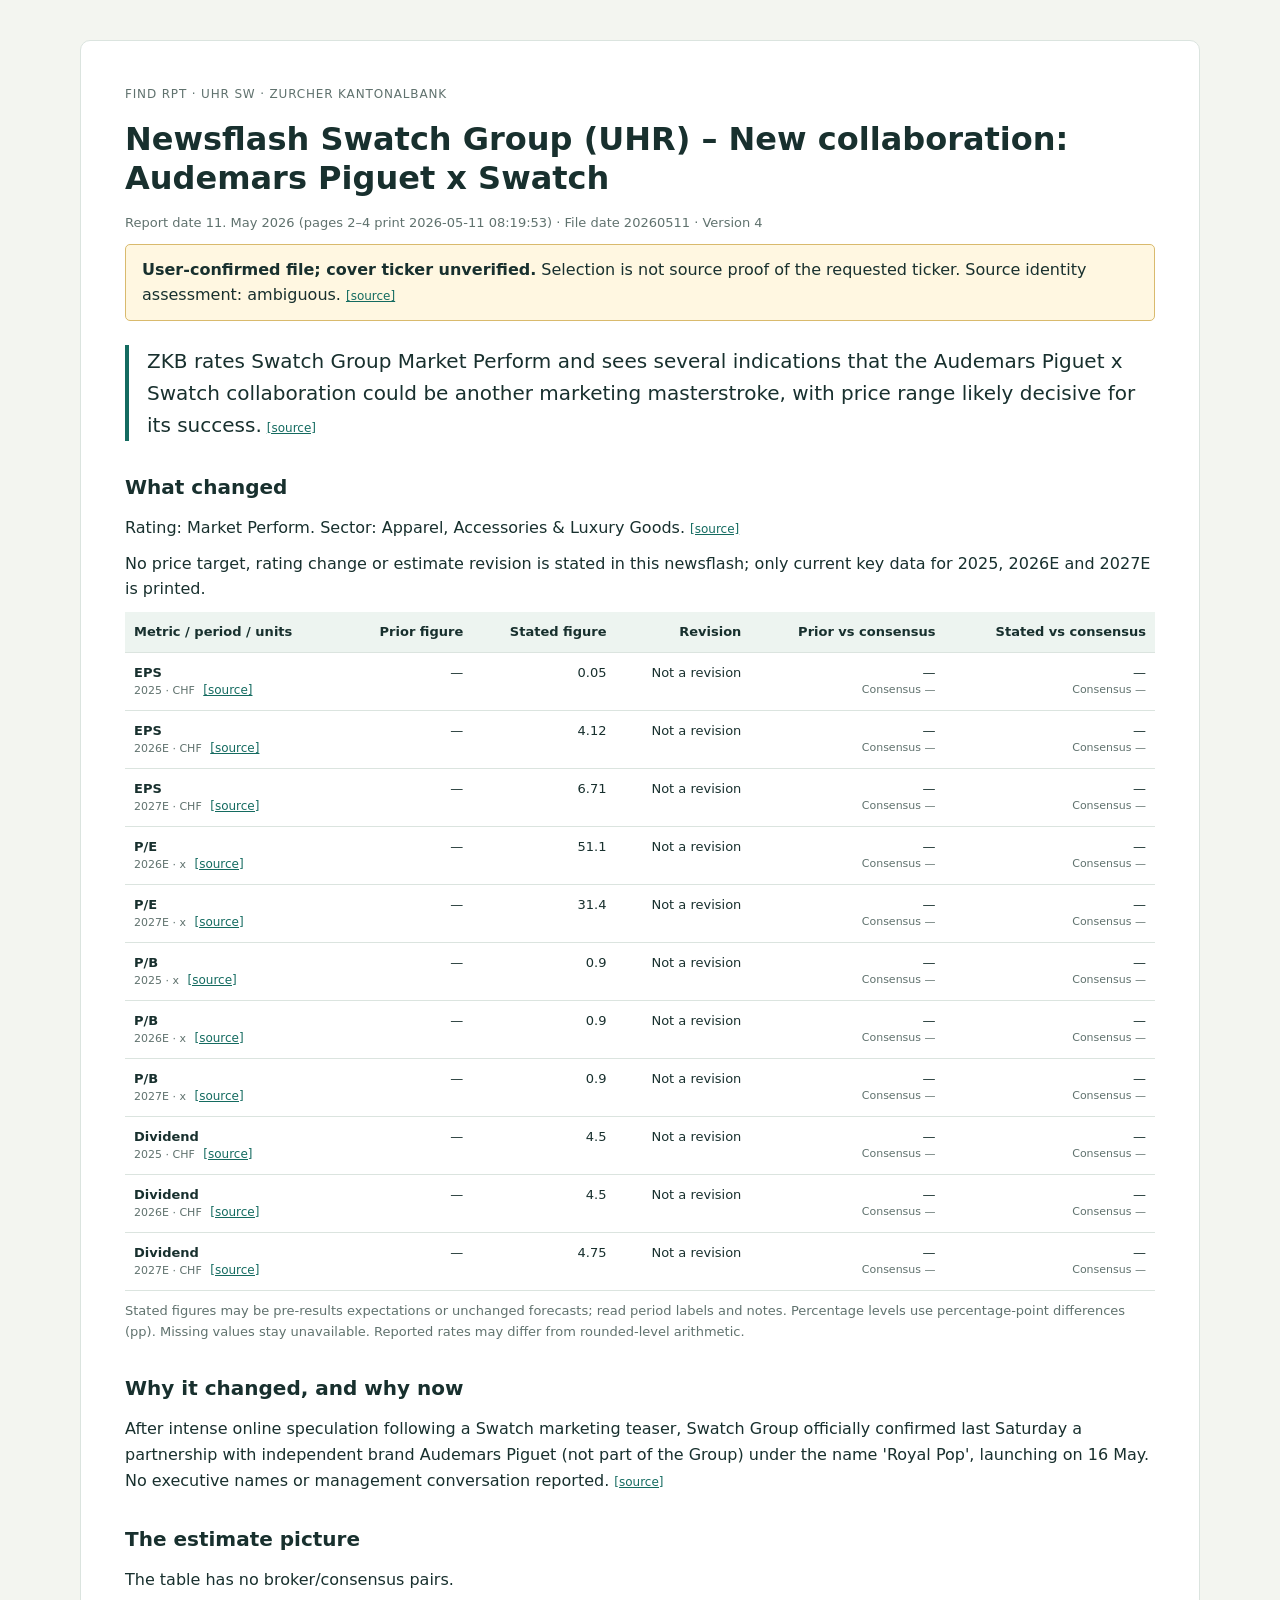
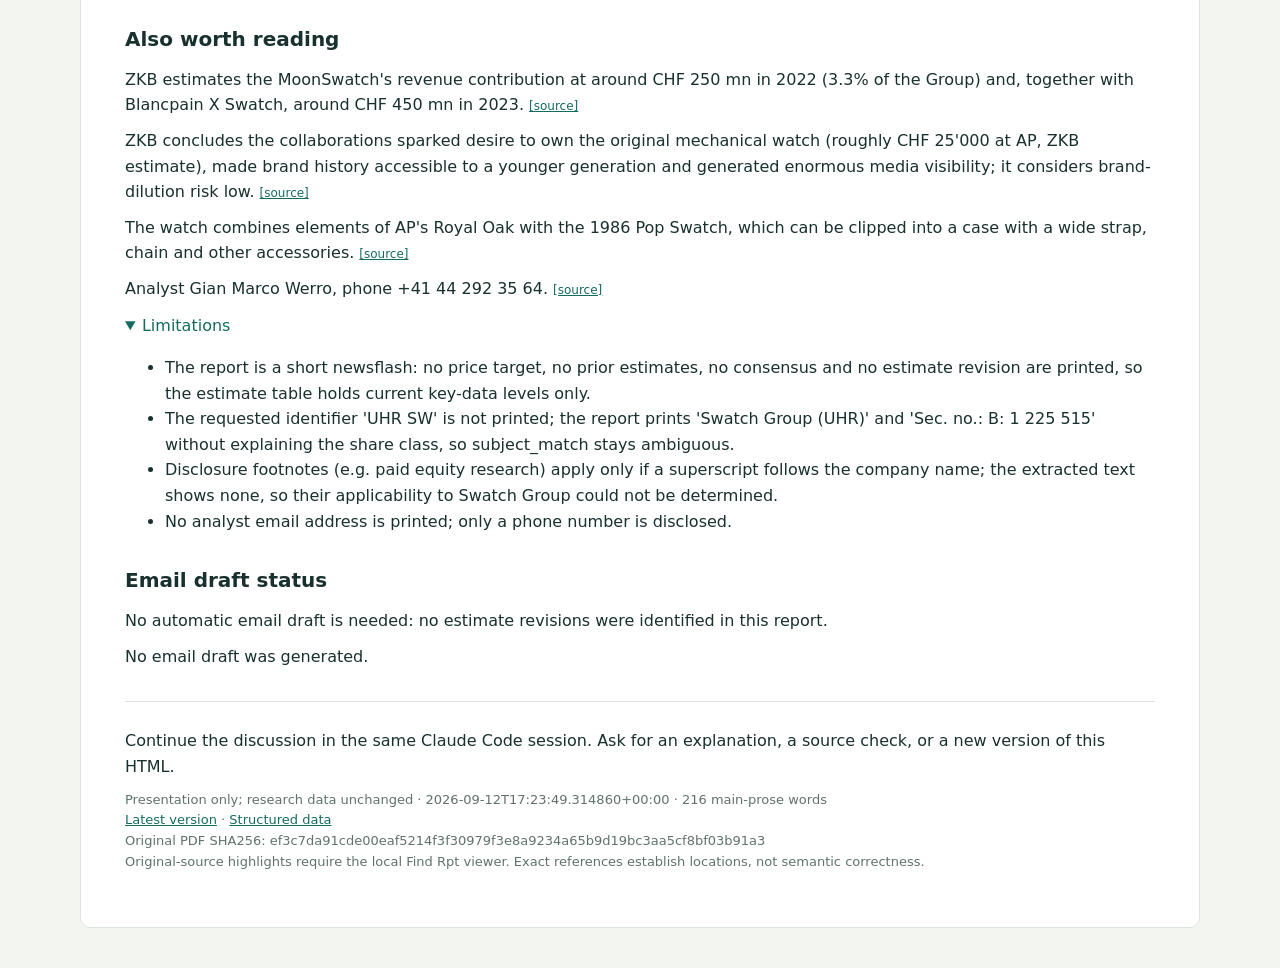
==== submission/examples/swatch-brief.html @ 582c8d3e "Clarify email decisions and simplify current report navigation" ====
<!DOCTYPE html>
<html lang="en">
  <head>
    <meta charset="utf-8">
    <meta name="viewport" content="width=device-width,initial-scale=1">
    <title>Newsflash Swatch Group (UHR) – New collaboration: Audemars Piguet x Swatch · Find Rpt</title>
    <style>
        :root {
            color-scheme: light;
            --ink: #18302e;
            --muted: #60726e;
            --accent: #146b60;
            --line: #dbe4df
        }

        * {
            box-sizing: border-box
        }

        body {
            margin: 0;
            background: #f3f5f0;
            color: var(--ink);
            font: 16px/1.6 system-ui, -apple-system, sans-serif
        }

        main {
            max-width: 1120px;
            margin: 40px auto;
            padding: 44px;
            background: white;
            border: 1px solid var(--line);
            border-radius: 10px
        }

        a {
            color: var(--accent)
        }

        h1 {
            font-size: 32px;
            line-height: 1.2;
            margin: 16px 0
        }

        h2 {
            font-size: 20px;
            margin: 30px 0 12px
        }

        p {
            margin: 10px 0
        }

        .eyebrow {
            font-size: 12px;
            letter-spacing: .07em;
            text-transform: uppercase;
            color: var(--muted)
        }

        .meta,
        small {
            color: var(--muted);
            font-size: 13px
        }

        .takeaway {
            font-size: 20px;
            border-left: 4px solid var(--accent);
            padding-left: 18px;
            margin: 24px 0
        }

        .cite {
            font-size: 12px;
            white-space: nowrap;
            margin-left: 5px
        }

        .notice {
            padding: 12px 16px;
            border: 1px solid #d9ba6d;
            background: #fff7e1;
            border-radius: 5px
        }

        .table-wrap {
            overflow: auto
        }

        table {
            width: 100%;
            border-collapse: collapse;
            font-size: 13px;
            line-height: 1.4
        }

        th,
        td {
            padding: 11px 9px;
            border-bottom: 1px solid var(--line);
            text-align: right;
            vertical-align: top
        }

        th:first-child,
        td:first-child {
            text-align: left
        }

        thead th {
            background: #edf4f0;
            white-space: nowrap
        }

        td small {
            display: block;
            font-size: 11px
        }

        details {
            margin: 12px 0
        }

        summary {
            cursor: pointer;
            color: var(--accent)
        }

        pre {
            white-space: pre-wrap;
            background: #f6f8f5;
            padding: 18px;
            font: 14px/1.6 system-ui, sans-serif
        }

        footer {
            border-top: 1px solid var(--line);
            margin-top: 32px;
            padding-top: 16px
        }

        .charts {
            display: grid;
            grid-template-columns: repeat(auto-fit, minmax(260px, 1fr));
            gap: 16px
        }

        .charts figure {
            margin: 0;
            border: 1px solid var(--line);
            padding: 12px;
            border-radius: 5px
        }

        .charts figcaption {
            font-size: 13px
        }

        .charts svg {
            width: 100%;
            height: auto
        }

        .charts text {
            font: 11px system-ui;
            fill: var(--ink)
        }

        .charts rect {
            fill: #468e81
        }

        @media(max-width:700px) {
            main {
                margin: 0;
                padding: 22px;
                border: 0;
                border-radius: 0
            }

            h1 {
                font-size: 25px
            }
        }

        @media print {
            body {
                background: white
            }

            main {
                margin: 0;
                border: 0;
                padding: 15px
            }

            a {
                color: inherit
            }

            details {
                display: block
            }

            .charts figure {
                break-inside: avoid
            }
        }
    </style>
  </head>
  <body>
    <main>


      <header>
        <div class="eyebrow">Find Rpt · UHR SW · Zurcher Kantonalbank</div>
        <h1>Newsflash Swatch Group (UHR) – New collaboration: Audemars Piguet x Swatch</h1>
        <p class="meta">Report date 11. May 2026 (pages 2–4 print 2026-05-11 08:19:53) · File date 20260511 · Version 4</p>
        <p class="notice"><strong>User-confirmed file; cover ticker unverified.</strong> Selection is not source proof of the requested ticker. Source identity assessment: ambiguous.<a class="cite"
   href="http://127.0.0.1:8765/source/ef3c7da91cde00ea?refs=p1l1%2Cp1l2%2Cp1l3%2Cp1l36%2Cp1l37%2Cp1l38%2Cp1l39%2Cp2l3"
   target="_blank"
   rel="noopener">[source]</a></p>
        <p class="takeaway">ZKB rates Swatch Group Market Perform and sees several indications that the Audemars Piguet x Swatch collaboration could be another marketing masterstroke, with price range likely decisive for its success.<a class="cite"
   href="http://127.0.0.1:8765/source/ef3c7da91cde00ea?refs=p1l40%2Cp1l41%2Cp1l31%2Cp1l32%2Cp1l33%2Cp1l34"
   target="_blank"
   rel="noopener">[source]</a></p>
      </header>


      <section><h2>What changed</h2><p>Rating: Market Perform. Sector: Apparel, Accessories &amp; Luxury Goods.<a class="cite"
   href="http://127.0.0.1:8765/source/ef3c7da91cde00ea?refs=p1l40%2Cp1l41%2Cp1l42%2Cp1l43"
   target="_blank"
   rel="noopener">[source]</a></p><p>No price target, rating change or estimate revision is stated in this newsflash; only current key data for 2025, 2026E and 2027E is printed.</p>

        <div class="table-wrap"><table><thead><tr><th>Metric / period / units</th><th>Prior figure</th><th>Stated figure</th><th>Revision</th><th>Prior vs consensus</th><th>Stated vs consensus</th></tr></thead><tbody>
          <tr><td><strong>EPS</strong><small>2025 · CHF <a class="cite"
   href="http://127.0.0.1:8765/source/ef3c7da91cde00ea?refs=p1l51%2Cp1l48%2Cp1l47%2Cp1l52"
   target="_blank"
   rel="noopener">[source]</a></small></td><td>—</td><td>0.05</td><td>Not a revision</td><td>—<small>Consensus —</small></td><td>—<small>Consensus —</small></td></tr><tr><td><strong>EPS</strong><small>2026E · CHF <a class="cite"
   href="http://127.0.0.1:8765/source/ef3c7da91cde00ea?refs=p1l51%2Cp1l49%2Cp1l47%2Cp1l53"
   target="_blank"
   rel="noopener">[source]</a></small></td><td>—</td><td>4.12</td><td>Not a revision</td><td>—<small>Consensus —</small></td><td>—<small>Consensus —</small></td></tr><tr><td><strong>EPS</strong><small>2027E · CHF <a class="cite"
   href="http://127.0.0.1:8765/source/ef3c7da91cde00ea?refs=p1l51%2Cp1l50%2Cp1l47%2Cp1l54"
   target="_blank"
   rel="noopener">[source]</a></small></td><td>—</td><td>6.71</td><td>Not a revision</td><td>—<small>Consensus —</small></td><td>—<small>Consensus —</small></td></tr><tr><td><strong>P/E</strong><small>2026E · x <a class="cite"
   href="http://127.0.0.1:8765/source/ef3c7da91cde00ea?refs=p1l55%2Cp1l49%2Cp1l57"
   target="_blank"
   rel="noopener">[source]</a></small></td><td>—</td><td>51.1</td><td>Not a revision</td><td>—<small>Consensus —</small></td><td>—<small>Consensus —</small></td></tr><tr><td><strong>P/E</strong><small>2027E · x <a class="cite"
   href="http://127.0.0.1:8765/source/ef3c7da91cde00ea?refs=p1l55%2Cp1l50%2Cp1l58"
   target="_blank"
   rel="noopener">[source]</a></small></td><td>—</td><td>31.4</td><td>Not a revision</td><td>—<small>Consensus —</small></td><td>—<small>Consensus —</small></td></tr><tr><td><strong>P/B</strong><small>2025 · x <a class="cite"
   href="http://127.0.0.1:8765/source/ef3c7da91cde00ea?refs=p1l59%2Cp1l48%2Cp1l60"
   target="_blank"
   rel="noopener">[source]</a></small></td><td>—</td><td>0.9</td><td>Not a revision</td><td>—<small>Consensus —</small></td><td>—<small>Consensus —</small></td></tr><tr><td><strong>P/B</strong><small>2026E · x <a class="cite"
   href="http://127.0.0.1:8765/source/ef3c7da91cde00ea?refs=p1l59%2Cp1l49%2Cp1l61"
   target="_blank"
   rel="noopener">[source]</a></small></td><td>—</td><td>0.9</td><td>Not a revision</td><td>—<small>Consensus —</small></td><td>—<small>Consensus —</small></td></tr><tr><td><strong>P/B</strong><small>2027E · x <a class="cite"
   href="http://127.0.0.1:8765/source/ef3c7da91cde00ea?refs=p1l59%2Cp1l50%2Cp1l62"
   target="_blank"
   rel="noopener">[source]</a></small></td><td>—</td><td>0.9</td><td>Not a revision</td><td>—<small>Consensus —</small></td><td>—<small>Consensus —</small></td></tr><tr><td><strong>Dividend</strong><small>2025 · CHF <a class="cite"
   href="http://127.0.0.1:8765/source/ef3c7da91cde00ea?refs=p1l63%2Cp1l48%2Cp1l47%2Cp1l64"
   target="_blank"
   rel="noopener">[source]</a></small></td><td>—</td><td>4.5</td><td>Not a revision</td><td>—<small>Consensus —</small></td><td>—<small>Consensus —</small></td></tr><tr><td><strong>Dividend</strong><small>2026E · CHF <a class="cite"
   href="http://127.0.0.1:8765/source/ef3c7da91cde00ea?refs=p1l63%2Cp1l49%2Cp1l47%2Cp1l65"
   target="_blank"
   rel="noopener">[source]</a></small></td><td>—</td><td>4.5</td><td>Not a revision</td><td>—<small>Consensus —</small></td><td>—<small>Consensus —</small></td></tr><tr><td><strong>Dividend</strong><small>2027E · CHF <a class="cite"
   href="http://127.0.0.1:8765/source/ef3c7da91cde00ea?refs=p1l63%2Cp1l50%2Cp1l47%2Cp1l66"
   target="_blank"
   rel="noopener">[source]</a></small></td><td>—</td><td>4.75</td><td>Not a revision</td><td>—<small>Consensus —</small></td><td>—<small>Consensus —</small></td></tr>
        </tbody></table></div><p class="meta">Stated figures may be pre-results expectations or unchanged forecasts; read period labels and notes. Percentage levels use percentage-point differences (pp). Missing values stay unavailable. Reported rates may differ from rounded-level arithmetic.</p></section>
      <section><h2>Why it changed, and why now</h2><p>After intense online speculation following a Swatch marketing teaser, Swatch Group officially confirmed last Saturday a partnership with independent brand Audemars Piguet (not part of the Group) under the name &#39;Royal Pop&#39;, launching on 16 May. No executive names or management conversation reported.<a class="cite"
   href="http://127.0.0.1:8765/source/ef3c7da91cde00ea?refs=p1l5%2Cp1l6%2Cp1l7%2Cp1l8%2Cp1l9%2Cp1l10"
   target="_blank"
   rel="noopener">[source]</a></p></section>
      <section><h2>The estimate picture</h2><p>The table has no broker/consensus pairs.</p></section>
      <section><h2>Also worth reading</h2><p>ZKB estimates the MoonSwatch&#39;s revenue contribution at around CHF 250 mn in 2022 (3.3% of the Group) and, together with Blancpain X Swatch, around CHF 450 mn in 2023.<a class="cite"
   href="http://127.0.0.1:8765/source/ef3c7da91cde00ea?refs=p1l20%2Cp1l21%2Cp1l22%2Cp1l23"
   target="_blank"
   rel="noopener">[source]</a></p><p>ZKB concludes the collaborations sparked desire to own the original mechanical watch (roughly CHF 25&#39;000 at AP, ZKB estimate), made brand history accessible to a younger generation and generated enormous media visibility; it considers brand-dilution risk low.<a class="cite"
   href="http://127.0.0.1:8765/source/ef3c7da91cde00ea?refs=p1l24%2Cp1l25%2Cp1l26%2Cp1l27%2Cp1l28%2Cp1l29%2Cp1l30"
   target="_blank"
   rel="noopener">[source]</a></p><p>The watch combines elements of AP&#39;s Royal Oak with the 1986 Pop Swatch, which can be clipped into a case with a wide strap, chain and other accessories.<a class="cite"
   href="http://127.0.0.1:8765/source/ef3c7da91cde00ea?refs=p1l10%2Cp1l11%2Cp1l12%2Cp1l13%2Cp1l14"
   target="_blank"
   rel="noopener">[source]</a></p><p>Analyst Gian Marco Werro, phone +41 44 292 35 64.<a class="cite"
   href="http://127.0.0.1:8765/source/ef3c7da91cde00ea?refs=p1l44%2Cp1l45%2Cp1l46"
   target="_blank"
   rel="noopener">[source]</a></p></section>
      <details open><summary>Limitations</summary><ul><li>The report is a short newsflash: no price target, no prior estimates, no consensus and no estimate revision are printed, so the estimate table holds current key-data levels only.</li><li>The requested identifier &#39;UHR SW&#39; is not printed; the report prints &#39;Swatch Group (UHR)&#39; and &#39;Sec. no.: B: 1 225 515&#39; without explaining the share class, so subject_match stays ambiguous.</li><li>Disclosure footnotes (e.g. paid equity research) apply only if a superscript follows the company name; the extracted text shows none, so their applicability to Swatch Group could not be determined.</li><li>No analyst email address is printed; only a phone number is disclosed.</li></ul></details>

      <section id="email-draft"><h2>Email draft status</h2>


            <p>No automatic email draft is needed: no estimate revisions were identified in this report.</p>

          <p>No email draft was generated.</p>

      </section>
      <footer><p>Continue the discussion in the same Claude Code session. Ask for an explanation, a source check, or a new version of this HTML.</p><p class="meta">Presentation only; research data unchanged · 2026-09-12T17:23:49.314860+00:00 · 216 main-prose words<br><a href="http://127.0.0.1:8765/case/68a4ad2f568a4750b3ea3f3e0a9e93c0">Latest version</a> · <a href="http://127.0.0.1:8765/case/68a4ad2f568a4750b3ea3f3e0a9e93c0/4/data.json">Structured data</a><br>Original PDF SHA256: ef3c7da91cde00eaf5214f3f30979f3e8a9234a65b9d19bc3aa5cf8bf03b91a3<br>Original-source highlights require the local Find Rpt viewer. Exact references establish locations, not semantic correctness.</p></footer>
    </main>
  </body>
</html>
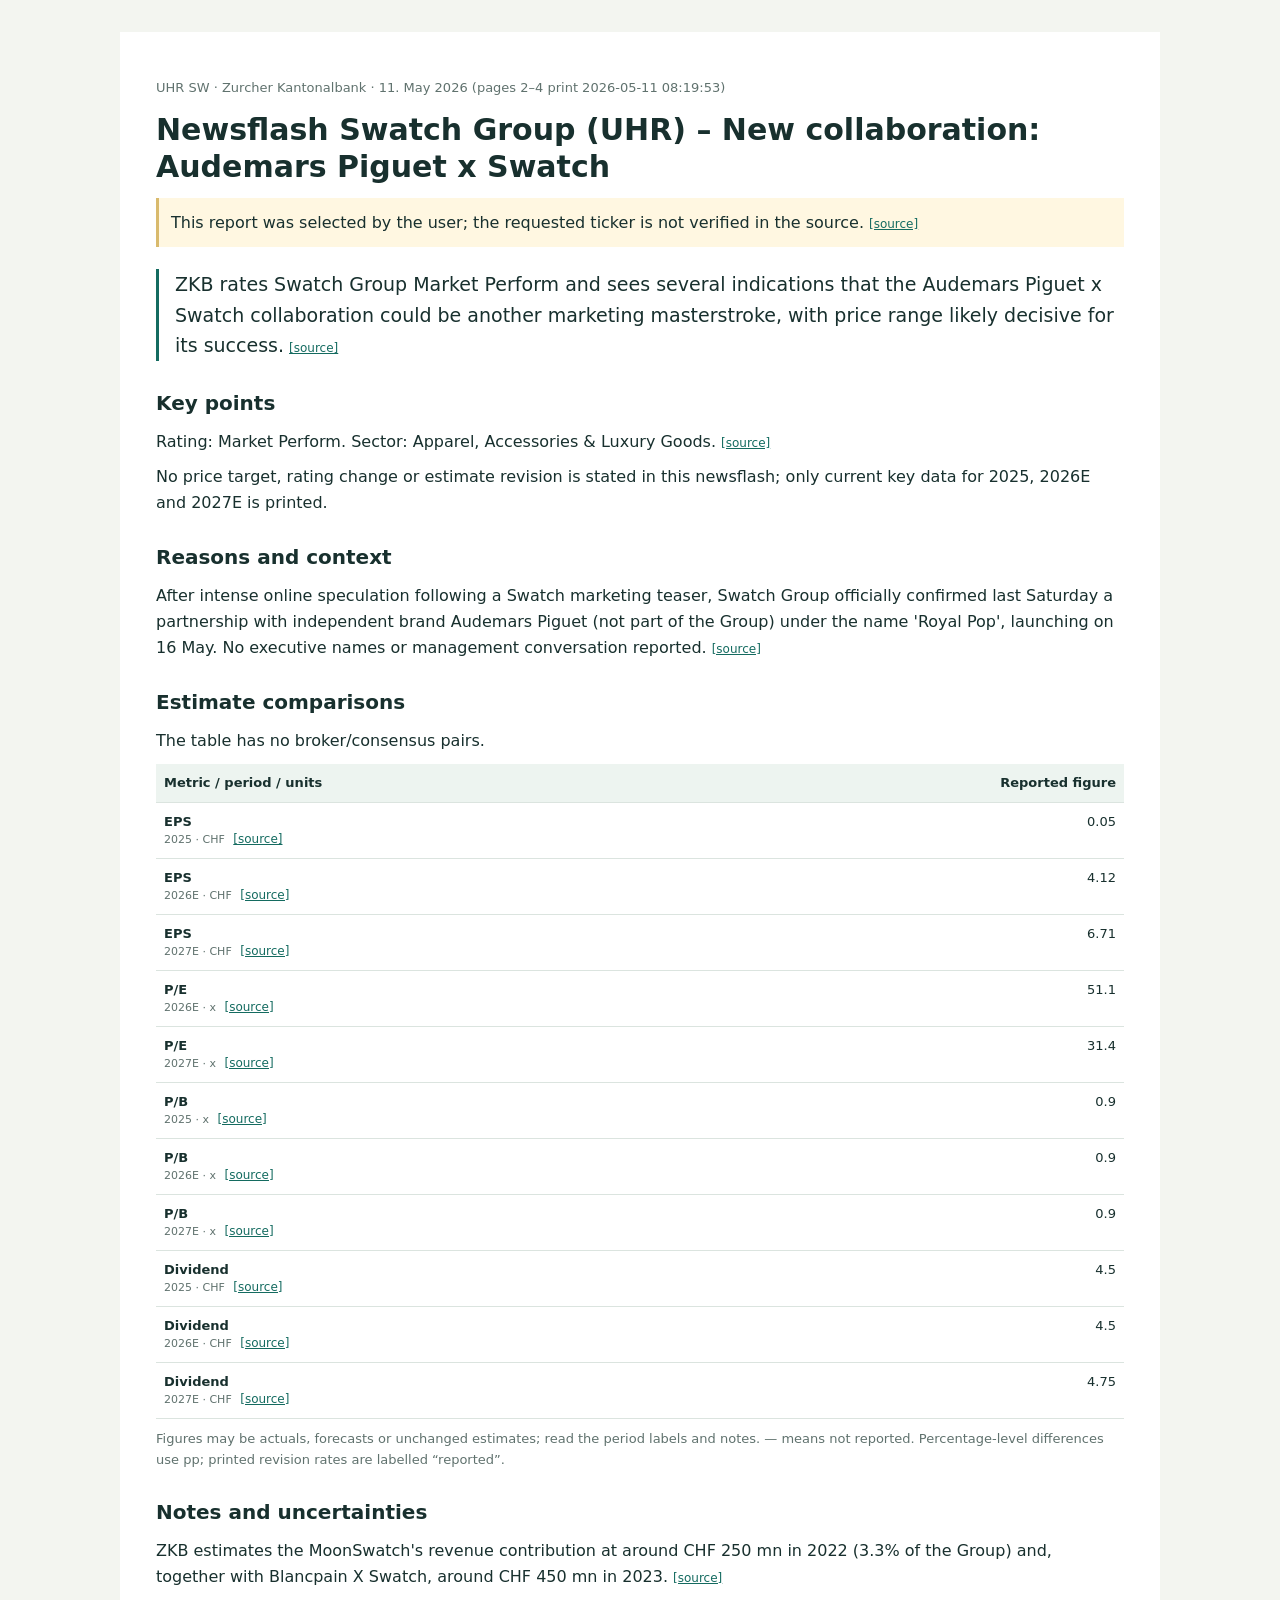
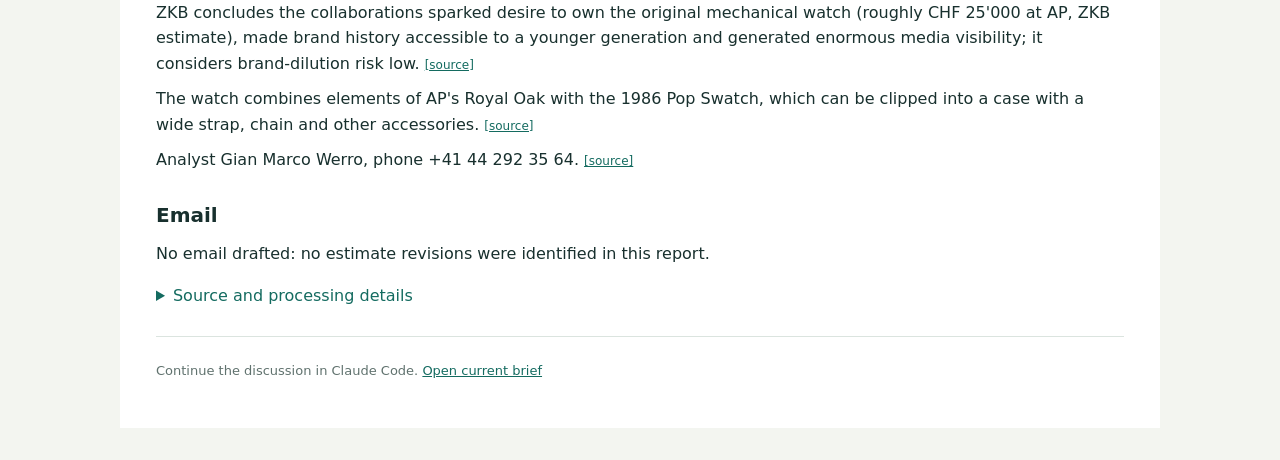
==== commit 4bd7be7e: "Simplify briefs and show one email outcome" ====
--- a/submission/examples/swatch-brief.html
+++ b/submission/examples/swatch-brief.html
@@ -1,304 +1,262 @@
 <!DOCTYPE html>
 <html lang="en">
-  <head>
-    <meta charset="utf-8">
-    <meta name="viewport" content="width=device-width,initial-scale=1">
-    <title>Newsflash Swatch Group (UHR) – New collaboration: Audemars Piguet x Swatch · Find Rpt</title>
-    <style>
-        :root {
-            color-scheme: light;
-            --ink: #18302e;
-            --muted: #60726e;
-            --accent: #146b60;
-            --line: #dbe4df
-        }
-
-        * {
-            box-sizing: border-box
-        }
-
-        body {
-            margin: 0;
-            background: #f3f5f0;
-            color: var(--ink);
-            font: 16px/1.6 system-ui, -apple-system, sans-serif
-        }
-
-        main {
-            max-width: 1120px;
-            margin: 40px auto;
-            padding: 44px;
-            background: white;
-            border: 1px solid var(--line);
-            border-radius: 10px
-        }
-
-        a {
-            color: var(--accent)
-        }
-
-        h1 {
-            font-size: 32px;
-            line-height: 1.2;
-            margin: 16px 0
-        }
-
-        h2 {
-            font-size: 20px;
-            margin: 30px 0 12px
-        }
-
-        p {
-            margin: 10px 0
-        }
-
-        .eyebrow {
-            font-size: 12px;
-            letter-spacing: .07em;
-            text-transform: uppercase;
-            color: var(--muted)
-        }
-
-        .meta,
-        small {
-            color: var(--muted);
-            font-size: 13px
-        }
-
-        .takeaway {
-            font-size: 20px;
-            border-left: 4px solid var(--accent);
-            padding-left: 18px;
-            margin: 24px 0
-        }
-
-        .cite {
-            font-size: 12px;
-            white-space: nowrap;
-            margin-left: 5px
-        }
-
-        .notice {
-            padding: 12px 16px;
-            border: 1px solid #d9ba6d;
-            background: #fff7e1;
-            border-radius: 5px
-        }
-
-        .table-wrap {
-            overflow: auto
-        }
-
-        table {
-            width: 100%;
-            border-collapse: collapse;
-            font-size: 13px;
-            line-height: 1.4
-        }
-
-        th,
-        td {
-            padding: 11px 9px;
-            border-bottom: 1px solid var(--line);
-            text-align: right;
-            vertical-align: top
-        }
-
-        th:first-child,
-        td:first-child {
-            text-align: left
-        }
-
-        thead th {
-            background: #edf4f0;
-            white-space: nowrap
-        }
-
-        td small {
-            display: block;
-            font-size: 11px
-        }
-
-        details {
-            margin: 12px 0
-        }
-
-        summary {
-            cursor: pointer;
-            color: var(--accent)
-        }
-
-        pre {
-            white-space: pre-wrap;
-            background: #f6f8f5;
-            padding: 18px;
-            font: 14px/1.6 system-ui, sans-serif
-        }
-
-        footer {
-            border-top: 1px solid var(--line);
-            margin-top: 32px;
-            padding-top: 16px
-        }
-
-        .charts {
-            display: grid;
-            grid-template-columns: repeat(auto-fit, minmax(260px, 1fr));
-            gap: 16px
-        }
-
-        .charts figure {
-            margin: 0;
-            border: 1px solid var(--line);
-            padding: 12px;
-            border-radius: 5px
-        }
-
-        .charts figcaption {
-            font-size: 13px
-        }
-
-        .charts svg {
-            width: 100%;
-            height: auto
-        }
-
-        .charts text {
-            font: 11px system-ui;
-            fill: var(--ink)
-        }
-
-        .charts rect {
-            fill: #468e81
-        }
-
-        @media(max-width:700px) {
-            main {
-                margin: 0;
-                padding: 22px;
-                border: 0;
-                border-radius: 0
-            }
-
-            h1 {
-                font-size: 25px
-            }
-        }
-
-        @media print {
-            body {
-                background: white
-            }
-
-            main {
-                margin: 0;
-                border: 0;
-                padding: 15px
-            }
-
-            a {
-                color: inherit
-            }
-
-            details {
-                display: block
-            }
-
-            .charts figure {
-                break-inside: avoid
-            }
-        }
-    </style>
-  </head>
-  <body>
-    <main>
-
-
-      <header>
-        <div class="eyebrow">Find Rpt · UHR SW · Zurcher Kantonalbank</div>
-        <h1>Newsflash Swatch Group (UHR) – New collaboration: Audemars Piguet x Swatch</h1>
-        <p class="meta">Report date 11. May 2026 (pages 2–4 print 2026-05-11 08:19:53) · File date 20260511 · Version 4</p>
-        <p class="notice"><strong>User-confirmed file; cover ticker unverified.</strong> Selection is not source proof of the requested ticker. Source identity assessment: ambiguous.<a class="cite"
-   href="http://127.0.0.1:8765/source/ef3c7da91cde00ea?refs=p1l1%2Cp1l2%2Cp1l3%2Cp1l36%2Cp1l37%2Cp1l38%2Cp1l39%2Cp2l3"
-   target="_blank"
-   rel="noopener">[source]</a></p>
-        <p class="takeaway">ZKB rates Swatch Group Market Perform and sees several indications that the Audemars Piguet x Swatch collaboration could be another marketing masterstroke, with price range likely decisive for its success.<a class="cite"
-   href="http://127.0.0.1:8765/source/ef3c7da91cde00ea?refs=p1l40%2Cp1l41%2Cp1l31%2Cp1l32%2Cp1l33%2Cp1l34"
-   target="_blank"
-   rel="noopener">[source]</a></p>
-      </header>
-
-
-      <section><h2>What changed</h2><p>Rating: Market Perform. Sector: Apparel, Accessories &amp; Luxury Goods.<a class="cite"
-   href="http://127.0.0.1:8765/source/ef3c7da91cde00ea?refs=p1l40%2Cp1l41%2Cp1l42%2Cp1l43"
-   target="_blank"
-   rel="noopener">[source]</a></p><p>No price target, rating change or estimate revision is stated in this newsflash; only current key data for 2025, 2026E and 2027E is printed.</p>
-
-        <div class="table-wrap"><table><thead><tr><th>Metric / period / units</th><th>Prior figure</th><th>Stated figure</th><th>Revision</th><th>Prior vs consensus</th><th>Stated vs consensus</th></tr></thead><tbody>
-          <tr><td><strong>EPS</strong><small>2025 · CHF <a class="cite"
-   href="http://127.0.0.1:8765/source/ef3c7da91cde00ea?refs=p1l51%2Cp1l48%2Cp1l47%2Cp1l52"
-   target="_blank"
-   rel="noopener">[source]</a></small></td><td>—</td><td>0.05</td><td>Not a revision</td><td>—<small>Consensus —</small></td><td>—<small>Consensus —</small></td></tr><tr><td><strong>EPS</strong><small>2026E · CHF <a class="cite"
-   href="http://127.0.0.1:8765/source/ef3c7da91cde00ea?refs=p1l51%2Cp1l49%2Cp1l47%2Cp1l53"
-   target="_blank"
-   rel="noopener">[source]</a></small></td><td>—</td><td>4.12</td><td>Not a revision</td><td>—<small>Consensus —</small></td><td>—<small>Consensus —</small></td></tr><tr><td><strong>EPS</strong><small>2027E · CHF <a class="cite"
-   href="http://127.0.0.1:8765/source/ef3c7da91cde00ea?refs=p1l51%2Cp1l50%2Cp1l47%2Cp1l54"
-   target="_blank"
-   rel="noopener">[source]</a></small></td><td>—</td><td>6.71</td><td>Not a revision</td><td>—<small>Consensus —</small></td><td>—<small>Consensus —</small></td></tr><tr><td><strong>P/E</strong><small>2026E · x <a class="cite"
-   href="http://127.0.0.1:8765/source/ef3c7da91cde00ea?refs=p1l55%2Cp1l49%2Cp1l57"
-   target="_blank"
-   rel="noopener">[source]</a></small></td><td>—</td><td>51.1</td><td>Not a revision</td><td>—<small>Consensus —</small></td><td>—<small>Consensus —</small></td></tr><tr><td><strong>P/E</strong><small>2027E · x <a class="cite"
-   href="http://127.0.0.1:8765/source/ef3c7da91cde00ea?refs=p1l55%2Cp1l50%2Cp1l58"
-   target="_blank"
-   rel="noopener">[source]</a></small></td><td>—</td><td>31.4</td><td>Not a revision</td><td>—<small>Consensus —</small></td><td>—<small>Consensus —</small></td></tr><tr><td><strong>P/B</strong><small>2025 · x <a class="cite"
-   href="http://127.0.0.1:8765/source/ef3c7da91cde00ea?refs=p1l59%2Cp1l48%2Cp1l60"
-   target="_blank"
-   rel="noopener">[source]</a></small></td><td>—</td><td>0.9</td><td>Not a revision</td><td>—<small>Consensus —</small></td><td>—<small>Consensus —</small></td></tr><tr><td><strong>P/B</strong><small>2026E · x <a class="cite"
-   href="http://127.0.0.1:8765/source/ef3c7da91cde00ea?refs=p1l59%2Cp1l49%2Cp1l61"
-   target="_blank"
-   rel="noopener">[source]</a></small></td><td>—</td><td>0.9</td><td>Not a revision</td><td>—<small>Consensus —</small></td><td>—<small>Consensus —</small></td></tr><tr><td><strong>P/B</strong><small>2027E · x <a class="cite"
-   href="http://127.0.0.1:8765/source/ef3c7da91cde00ea?refs=p1l59%2Cp1l50%2Cp1l62"
-   target="_blank"
-   rel="noopener">[source]</a></small></td><td>—</td><td>0.9</td><td>Not a revision</td><td>—<small>Consensus —</small></td><td>—<small>Consensus —</small></td></tr><tr><td><strong>Dividend</strong><small>2025 · CHF <a class="cite"
-   href="http://127.0.0.1:8765/source/ef3c7da91cde00ea?refs=p1l63%2Cp1l48%2Cp1l47%2Cp1l64"
-   target="_blank"
-   rel="noopener">[source]</a></small></td><td>—</td><td>4.5</td><td>Not a revision</td><td>—<small>Consensus —</small></td><td>—<small>Consensus —</small></td></tr><tr><td><strong>Dividend</strong><small>2026E · CHF <a class="cite"
-   href="http://127.0.0.1:8765/source/ef3c7da91cde00ea?refs=p1l63%2Cp1l49%2Cp1l47%2Cp1l65"
-   target="_blank"
-   rel="noopener">[source]</a></small></td><td>—</td><td>4.5</td><td>Not a revision</td><td>—<small>Consensus —</small></td><td>—<small>Consensus —</small></td></tr><tr><td><strong>Dividend</strong><small>2027E · CHF <a class="cite"
-   href="http://127.0.0.1:8765/source/ef3c7da91cde00ea?refs=p1l63%2Cp1l50%2Cp1l47%2Cp1l66"
-   target="_blank"
-   rel="noopener">[source]</a></small></td><td>—</td><td>4.75</td><td>Not a revision</td><td>—<small>Consensus —</small></td><td>—<small>Consensus —</small></td></tr>
-        </tbody></table></div><p class="meta">Stated figures may be pre-results expectations or unchanged forecasts; read period labels and notes. Percentage levels use percentage-point differences (pp). Missing values stay unavailable. Reported rates may differ from rounded-level arithmetic.</p></section>
-      <section><h2>Why it changed, and why now</h2><p>After intense online speculation following a Swatch marketing teaser, Swatch Group officially confirmed last Saturday a partnership with independent brand Audemars Piguet (not part of the Group) under the name &#39;Royal Pop&#39;, launching on 16 May. No executive names or management conversation reported.<a class="cite"
-   href="http://127.0.0.1:8765/source/ef3c7da91cde00ea?refs=p1l5%2Cp1l6%2Cp1l7%2Cp1l8%2Cp1l9%2Cp1l10"
-   target="_blank"
-   rel="noopener">[source]</a></p></section>
-      <section><h2>The estimate picture</h2><p>The table has no broker/consensus pairs.</p></section>
-      <section><h2>Also worth reading</h2><p>ZKB estimates the MoonSwatch&#39;s revenue contribution at around CHF 250 mn in 2022 (3.3% of the Group) and, together with Blancpain X Swatch, around CHF 450 mn in 2023.<a class="cite"
-   href="http://127.0.0.1:8765/source/ef3c7da91cde00ea?refs=p1l20%2Cp1l21%2Cp1l22%2Cp1l23"
-   target="_blank"
-   rel="noopener">[source]</a></p><p>ZKB concludes the collaborations sparked desire to own the original mechanical watch (roughly CHF 25&#39;000 at AP, ZKB estimate), made brand history accessible to a younger generation and generated enormous media visibility; it considers brand-dilution risk low.<a class="cite"
-   href="http://127.0.0.1:8765/source/ef3c7da91cde00ea?refs=p1l24%2Cp1l25%2Cp1l26%2Cp1l27%2Cp1l28%2Cp1l29%2Cp1l30"
-   target="_blank"
-   rel="noopener">[source]</a></p><p>The watch combines elements of AP&#39;s Royal Oak with the 1986 Pop Swatch, which can be clipped into a case with a wide strap, chain and other accessories.<a class="cite"
-   href="http://127.0.0.1:8765/source/ef3c7da91cde00ea?refs=p1l10%2Cp1l11%2Cp1l12%2Cp1l13%2Cp1l14"
-   target="_blank"
-   rel="noopener">[source]</a></p><p>Analyst Gian Marco Werro, phone +41 44 292 35 64.<a class="cite"
-   href="http://127.0.0.1:8765/source/ef3c7da91cde00ea?refs=p1l44%2Cp1l45%2Cp1l46"
-   target="_blank"
-   rel="noopener">[source]</a></p></section>
-      <details open><summary>Limitations</summary><ul><li>The report is a short newsflash: no price target, no prior estimates, no consensus and no estimate revision are printed, so the estimate table holds current key-data levels only.</li><li>The requested identifier &#39;UHR SW&#39; is not printed; the report prints &#39;Swatch Group (UHR)&#39; and &#39;Sec. no.: B: 1 225 515&#39; without explaining the share class, so subject_match stays ambiguous.</li><li>Disclosure footnotes (e.g. paid equity research) apply only if a superscript follows the company name; the extracted text shows none, so their applicability to Swatch Group could not be determined.</li><li>No analyst email address is printed; only a phone number is disclosed.</li></ul></details>
-
-      <section id="email-draft"><h2>Email draft status</h2>
-
-
-            <p>No automatic email draft is needed: no estimate revisions were identified in this report.</p>
-
-          <p>No email draft was generated.</p>
-
-      </section>
-      <footer><p>Continue the discussion in the same Claude Code session. Ask for an explanation, a source check, or a new version of this HTML.</p><p class="meta">Presentation only; research data unchanged · 2026-09-12T17:23:49.314860+00:00 · 216 main-prose words<br><a href="http://127.0.0.1:8765/case/68a4ad2f568a4750b3ea3f3e0a9e93c0">Latest version</a> · <a href="http://127.0.0.1:8765/case/68a4ad2f568a4750b3ea3f3e0a9e93c0/4/data.json">Structured data</a><br>Original PDF SHA256: ef3c7da91cde00eaf5214f3f30979f3e8a9234a65b9d19bc3aa5cf8bf03b91a3<br>Original-source highlights require the local Find Rpt viewer. Exact references establish locations, not semantic correctness.</p></footer>
-    </main>
-  </body>
+<head>
+  <meta charset="utf-8">
+  <meta name="viewport" content="width=device-width,initial-scale=1">
+  <title>Newsflash Swatch Group (UHR) – New collaboration: Audemars Piguet x Swatch · Find Rpt</title>
+  <style>
+    :root { color-scheme: light; --ink: #18302e; --muted: #60726e; --line: #dbe4df; }
+    * { box-sizing: border-box; }
+    body { margin: 0; color: var(--ink); background: #f3f5f0; font: 16px/1.6 system-ui, sans-serif; }
+    main { max-width: 1040px; margin: 32px auto; padding: 36px; background: white; }
+    a { color: #146b60; }
+    h1 { font-size: 30px; line-height: 1.25; margin: 12px 0; }
+    h2 { font-size: 20px; margin: 26px 0 10px; }
+    p { margin: 10px 0; }
+    .meta, small { color: var(--muted); font-size: 13px; }
+    .takeaway { font-size: 19px; border-left: 3px solid #146b60; padding-left: 16px; margin: 22px 0; }
+    .cite { font-size: 12px; white-space: nowrap; margin-left: 5px; }
+    .notice { padding: 12px; background: #fff7e1; border-left: 3px solid #d9ba6d; }
+    .table-wrap { overflow-x: auto; }
+    table { width: 100%; border-collapse: collapse; font-size: 13px; line-height: 1.4; }
+    th, td { padding: 10px 8px; border-bottom: 1px solid var(--line); text-align: right; vertical-align: top; }
+    th:first-child, td:first-child { text-align: left; }
+    thead th { background: #edf4f0; white-space: nowrap; }
+    td small { display: block; font-size: 11px; }
+    details { margin: 16px 0; }
+    summary { cursor: pointer; color: #146b60; }
+    pre { white-space: pre-wrap; overflow-wrap: anywhere; background: #f6f8f5; padding: 16px; font: inherit; font-size: 14px; }
+    footer { margin-top: 28px; padding-top: 14px; border-top: 1px solid var(--line); }
+    .charts { display: grid; grid-template-columns: repeat(auto-fit, minmax(240px, 1fr)); gap: 16px; }
+    figure { margin: 12px 0; padding: 10px; border: 1px solid var(--line); }
+    figcaption { font-size: 13px; }
+    svg { width: 100%; height: auto; }
+    svg text { font: 11px system-ui; fill: var(--ink); }
+    svg rect { fill: #468e81; }
+    @media (max-width: 700px) {
+      main { margin: 0; padding: 20px; }
+      h1 { font-size: 25px; }
+    }
+    @media print {
+      body { background: white; }
+      main { margin: 0; padding: 0; }
+      figure { break-inside: avoid; }
+    }
+  </style>
+</head>
+<body>
+<main>
+
+
+
+  <header>
+    <p class="meta">UHR SW · Zurcher Kantonalbank · 11. May 2026 (pages 2–4 print 2026-05-11 08:19:53)</p>
+    <h1>Newsflash Swatch Group (UHR) – New collaboration: Audemars Piguet x Swatch</h1>
+
+      <p class="notice">This report was selected by the user; the requested ticker is not verified in the source.<a class="cite" href="http://127.0.0.1:8765/source/ef3c7da91cde00ea?refs=p1l1%2Cp1l2%2Cp1l3%2Cp1l36%2Cp1l37%2Cp1l38%2Cp1l39%2Cp2l3" target="_blank" rel="noopener">[source]</a></p>
+
+    <p class="takeaway">ZKB rates Swatch Group Market Perform and sees several indications that the Audemars Piguet x Swatch collaboration could be another marketing masterstroke, with price range likely decisive for its success.<a class="cite" href="http://127.0.0.1:8765/source/ef3c7da91cde00ea?refs=p1l40%2Cp1l41%2Cp1l31%2Cp1l32%2Cp1l33%2Cp1l34" target="_blank" rel="noopener">[source]</a></p>
+  </header>
+
+
+
+      <section><h2>Key points</h2><p>Rating: Market Perform. Sector: Apparel, Accessories &amp; Luxury Goods.<a class="cite" href="http://127.0.0.1:8765/source/ef3c7da91cde00ea?refs=p1l40%2Cp1l41%2Cp1l42%2Cp1l43" target="_blank" rel="noopener">[source]</a></p><p>No price target, rating change or estimate revision is stated in this newsflash; only current key data for 2025, 2026E and 2027E is printed.</p></section>
+
+    <section>
+      <h2>Reasons and context</h2>
+
+      <p>After intense online speculation following a Swatch marketing teaser, Swatch Group officially confirmed last Saturday a partnership with independent brand Audemars Piguet (not part of the Group) under the name &#39;Royal Pop&#39;, launching on 16 May. No executive names or management conversation reported.<a class="cite" href="http://127.0.0.1:8765/source/ef3c7da91cde00ea?refs=p1l5%2Cp1l6%2Cp1l7%2Cp1l8%2Cp1l9%2Cp1l10" target="_blank" rel="noopener">[source]</a></p>
+    </section>
+    <section>
+      <h2>Estimate comparisons</h2>
+      <p>The table has no broker/consensus pairs.</p>
+
+
+        <div class="table-wrap">
+          <table>
+            <thead><tr>
+              <th>Metric / period / units</th>
+
+              <th>Reported figure</th>
+
+
+
+            </tr></thead>
+            <tbody>
+
+                <tr>
+                  <td>
+                    <strong>EPS</strong>
+                    <small>2025 · CHF <a class="cite" href="http://127.0.0.1:8765/source/ef3c7da91cde00ea?refs=p1l51%2Cp1l48%2Cp1l47%2Cp1l52" target="_blank" rel="noopener">[source]</a></small>
+
+                  </td>
+
+                  <td>0.05</td>
+
+
+
+                </tr>
+
+                <tr>
+                  <td>
+                    <strong>EPS</strong>
+                    <small>2026E · CHF <a class="cite" href="http://127.0.0.1:8765/source/ef3c7da91cde00ea?refs=p1l51%2Cp1l49%2Cp1l47%2Cp1l53" target="_blank" rel="noopener">[source]</a></small>
+
+                  </td>
+
+                  <td>4.12</td>
+
+
+
+                </tr>
+
+                <tr>
+                  <td>
+                    <strong>EPS</strong>
+                    <small>2027E · CHF <a class="cite" href="http://127.0.0.1:8765/source/ef3c7da91cde00ea?refs=p1l51%2Cp1l50%2Cp1l47%2Cp1l54" target="_blank" rel="noopener">[source]</a></small>
+
+                  </td>
+
+                  <td>6.71</td>
+
+
+
+                </tr>
+
+                <tr>
+                  <td>
+                    <strong>P/E</strong>
+                    <small>2026E · x <a class="cite" href="http://127.0.0.1:8765/source/ef3c7da91cde00ea?refs=p1l55%2Cp1l49%2Cp1l57" target="_blank" rel="noopener">[source]</a></small>
+
+                  </td>
+
+                  <td>51.1</td>
+
+
+
+                </tr>
+
+                <tr>
+                  <td>
+                    <strong>P/E</strong>
+                    <small>2027E · x <a class="cite" href="http://127.0.0.1:8765/source/ef3c7da91cde00ea?refs=p1l55%2Cp1l50%2Cp1l58" target="_blank" rel="noopener">[source]</a></small>
+
+                  </td>
+
+                  <td>31.4</td>
+
+
+
+                </tr>
+
+                <tr>
+                  <td>
+                    <strong>P/B</strong>
+                    <small>2025 · x <a class="cite" href="http://127.0.0.1:8765/source/ef3c7da91cde00ea?refs=p1l59%2Cp1l48%2Cp1l60" target="_blank" rel="noopener">[source]</a></small>
+
+                  </td>
+
+                  <td>0.9</td>
+
+
+
+                </tr>
+
+                <tr>
+                  <td>
+                    <strong>P/B</strong>
+                    <small>2026E · x <a class="cite" href="http://127.0.0.1:8765/source/ef3c7da91cde00ea?refs=p1l59%2Cp1l49%2Cp1l61" target="_blank" rel="noopener">[source]</a></small>
+
+                  </td>
+
+                  <td>0.9</td>
+
+
+
+                </tr>
+
+                <tr>
+                  <td>
+                    <strong>P/B</strong>
+                    <small>2027E · x <a class="cite" href="http://127.0.0.1:8765/source/ef3c7da91cde00ea?refs=p1l59%2Cp1l50%2Cp1l62" target="_blank" rel="noopener">[source]</a></small>
+
+                  </td>
+
+                  <td>0.9</td>
+
+
+
+                </tr>
+
+                <tr>
+                  <td>
+                    <strong>Dividend</strong>
+                    <small>2025 · CHF <a class="cite" href="http://127.0.0.1:8765/source/ef3c7da91cde00ea?refs=p1l63%2Cp1l48%2Cp1l47%2Cp1l64" target="_blank" rel="noopener">[source]</a></small>
+
+                  </td>
+
+                  <td>4.5</td>
+
+
+
+                </tr>
+
+                <tr>
+                  <td>
+                    <strong>Dividend</strong>
+                    <small>2026E · CHF <a class="cite" href="http://127.0.0.1:8765/source/ef3c7da91cde00ea?refs=p1l63%2Cp1l49%2Cp1l47%2Cp1l65" target="_blank" rel="noopener">[source]</a></small>
+
+                  </td>
+
+                  <td>4.5</td>
+
+
+
+                </tr>
+
+                <tr>
+                  <td>
+                    <strong>Dividend</strong>
+                    <small>2027E · CHF <a class="cite" href="http://127.0.0.1:8765/source/ef3c7da91cde00ea?refs=p1l63%2Cp1l50%2Cp1l47%2Cp1l66" target="_blank" rel="noopener">[source]</a></small>
+
+                  </td>
+
+                  <td>4.75</td>
+
+
+
+                </tr>
+
+            </tbody>
+          </table>
+        </div>
+        <p class="meta">Figures may be actuals, forecasts or unchanged estimates; read the period labels and notes. — means not reported. Percentage-level differences use pp; printed revision rates are labelled “reported”.</p>
+
+
+    </section>
+
+      <section><h2>Notes and uncertainties</h2><p>ZKB estimates the MoonSwatch&#39;s revenue contribution at around CHF 250 mn in 2022 (3.3% of the Group) and, together with Blancpain X Swatch, around CHF 450 mn in 2023.<a class="cite" href="http://127.0.0.1:8765/source/ef3c7da91cde00ea?refs=p1l20%2Cp1l21%2Cp1l22%2Cp1l23" target="_blank" rel="noopener">[source]</a></p><p>ZKB concludes the collaborations sparked desire to own the original mechanical watch (roughly CHF 25&#39;000 at AP, ZKB estimate), made brand history accessible to a younger generation and generated enormous media visibility; it considers brand-dilution risk low.<a class="cite" href="http://127.0.0.1:8765/source/ef3c7da91cde00ea?refs=p1l24%2Cp1l25%2Cp1l26%2Cp1l27%2Cp1l28%2Cp1l29%2Cp1l30" target="_blank" rel="noopener">[source]</a></p><p>The watch combines elements of AP&#39;s Royal Oak with the 1986 Pop Swatch, which can be clipped into a case with a wide strap, chain and other accessories.<a class="cite" href="http://127.0.0.1:8765/source/ef3c7da91cde00ea?refs=p1l10%2Cp1l11%2Cp1l12%2Cp1l13%2Cp1l14" target="_blank" rel="noopener">[source]</a></p><p>Analyst Gian Marco Werro, phone +41 44 292 35 64.<a class="cite" href="http://127.0.0.1:8765/source/ef3c7da91cde00ea?refs=p1l44%2Cp1l45%2Cp1l46" target="_blank" rel="noopener">[source]</a></p></section>
+
+
+
+  <section id="email-draft">
+
+      <h2>Email</h2><p>No email drafted: no estimate revisions were identified in this report.</p>
+
+  </section>
+
+  <details>
+    <summary>Source and processing details</summary>
+    <p><a href="http://127.0.0.1:8765/pdf/ef3c7da91cde00ea" target="_blank" rel="noopener">Original report</a> · <a href="http://127.0.0.1:8765/case/68a4ad2f568a4750b3ea3f3e0a9e93c0/5/data.json">Structured data</a></p>
+    <p class="meta">File date 20260511 · Saved version 5 · 216 prose words<br>Presentation only; research data unchanged · 2026-09-12T20:06:05.669120+00:00</p>
+
+
+      <ul><li>The report is a short newsflash: no price target, no prior estimates, no consensus and no estimate revision are printed, so the estimate table holds current key-data levels only.</li><li>The requested identifier &#39;UHR SW&#39; is not printed; the report prints &#39;Swatch Group (UHR)&#39; and &#39;Sec. no.: B: 1 225 515&#39; without explaining the share class, so subject_match stays ambiguous.</li><li>Disclosure footnotes (e.g. paid equity research) apply only if a superscript follows the company name; the extracted text shows none, so their applicability to Swatch Group could not be determined.</li><li>No analyst email address is printed; only a phone number is disclosed.</li></ul>
+
+    <p class="meta">Source identity: ambiguous.<a class="cite" href="http://127.0.0.1:8765/source/ef3c7da91cde00ea?refs=p1l1%2Cp1l2%2Cp1l3%2Cp1l36%2Cp1l37%2Cp1l38%2Cp1l39%2Cp2l3" target="_blank" rel="noopener">[source]</a><br>Original PDF SHA256: ef3c7da91cde00eaf5214f3f30979f3e8a9234a65b9d19bc3aa5cf8bf03b91a3</p>
+    <p class="meta">Source highlights require the local viewer. Citations identify evidence; they do not guarantee that its interpretation is correct.</p>
+  </details>
+  <footer><p class="meta">Continue the discussion in Claude Code. <a href="http://127.0.0.1:8765/case/68a4ad2f568a4750b3ea3f3e0a9e93c0">Open current brief</a></p></footer>
+</main>
+</body>
 </html>
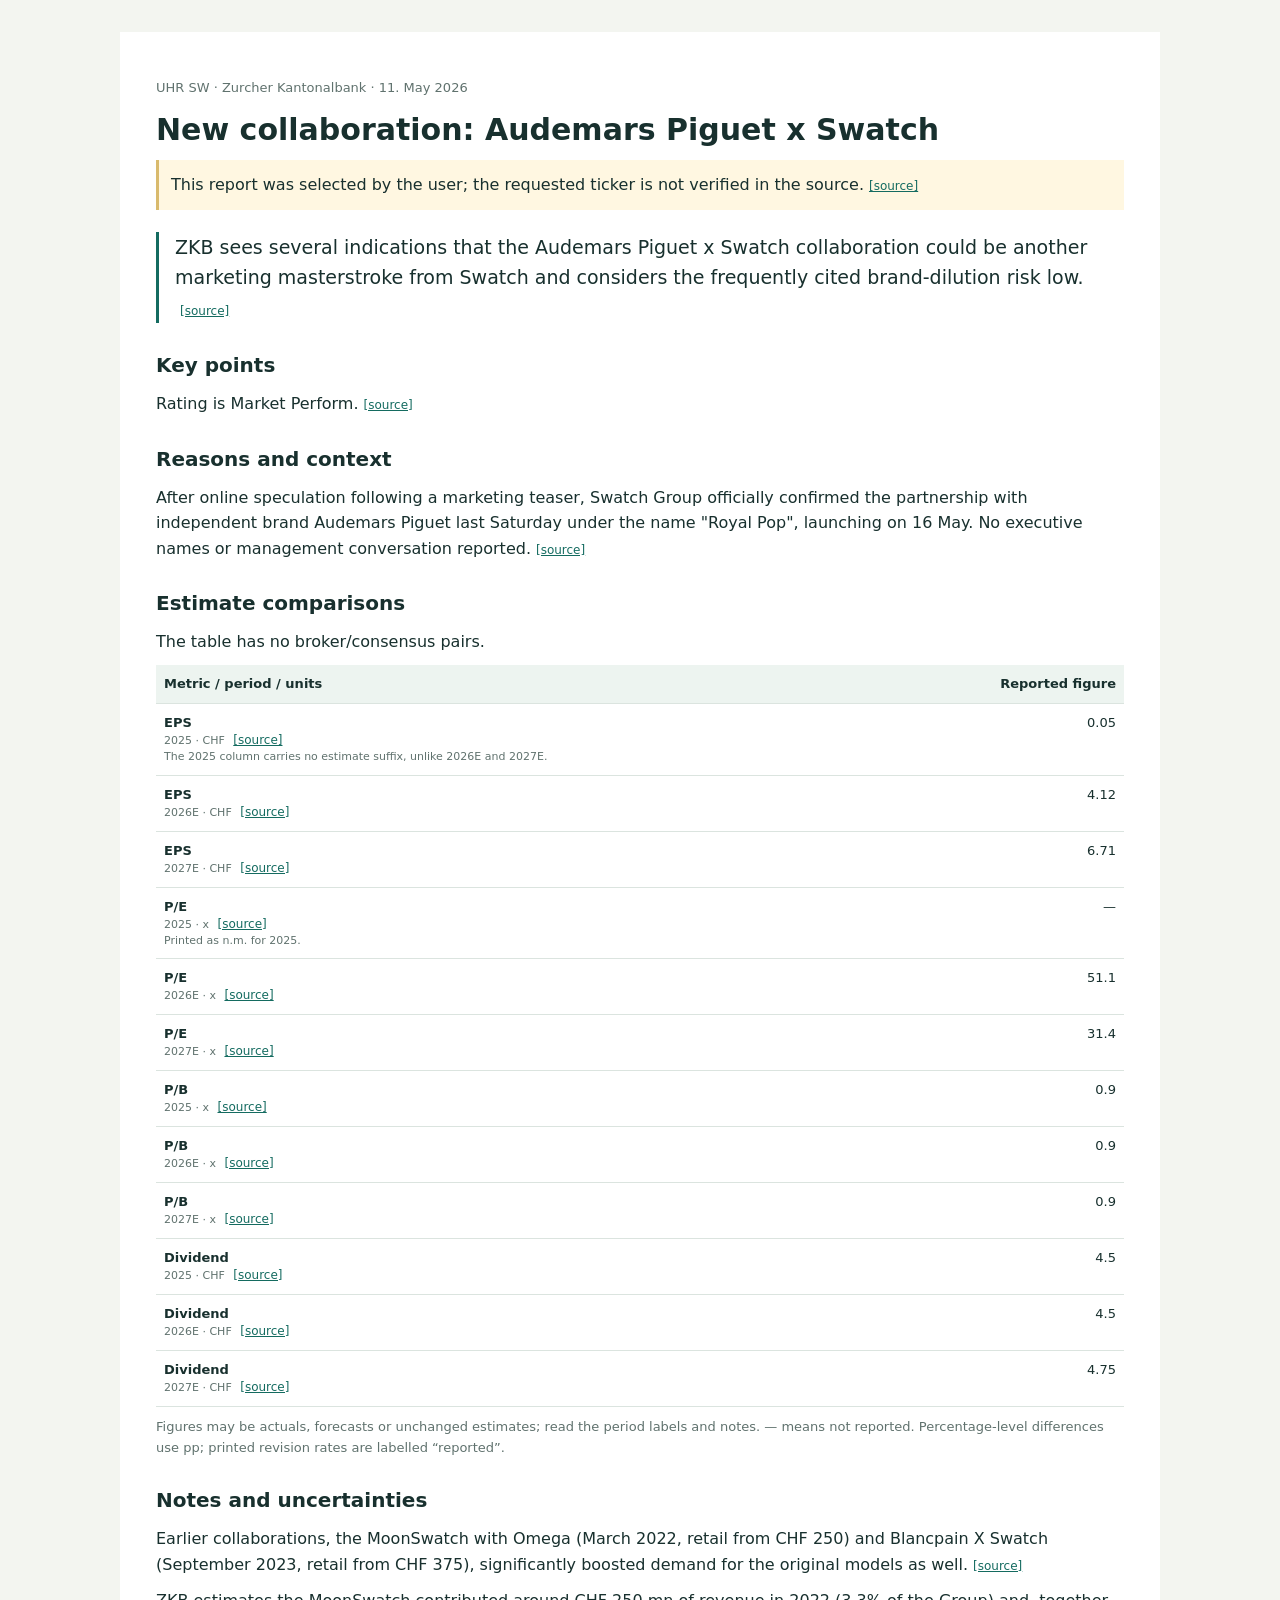
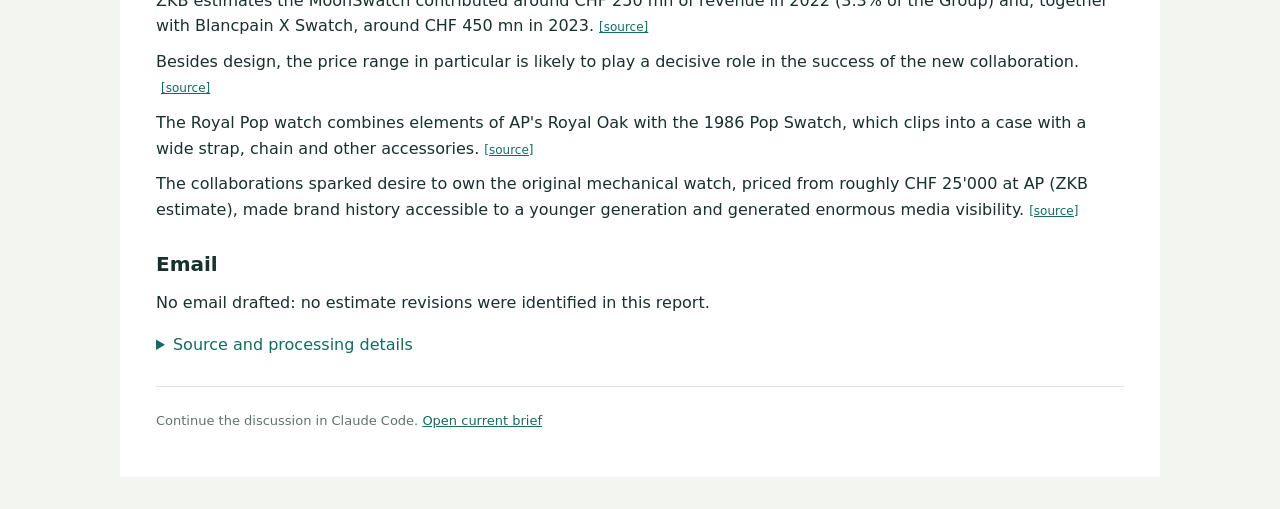
==== commit ff47a850: "Make report delivery resilient and verify all 25 workflows" ====
--- a/submission/examples/swatch-brief.html
+++ b/submission/examples/swatch-brief.html
@@ -3,7 +3,7 @@
 <head>
   <meta charset="utf-8">
   <meta name="viewport" content="width=device-width,initial-scale=1">
-  <title>Newsflash Swatch Group (UHR) – New collaboration: Audemars Piguet x Swatch · Find Rpt</title>
+  <title>New collaboration: Audemars Piguet x Swatch · Find Rpt</title>
   <style>
     :root { color-scheme: light; --ink: #18302e; --muted: #60726e; --line: #dbe4df; }
     * { box-sizing: border-box; }
@@ -50,22 +50,22 @@
 
 
   <header>
-    <p class="meta">UHR SW · Zurcher Kantonalbank · 11. May 2026 (pages 2–4 print 2026-05-11 08:19:53)</p>
-    <h1>Newsflash Swatch Group (UHR) – New collaboration: Audemars Piguet x Swatch</h1>
-
-      <p class="notice">This report was selected by the user; the requested ticker is not verified in the source.<a class="cite" href="http://127.0.0.1:8765/source/ef3c7da91cde00ea?refs=p1l1%2Cp1l2%2Cp1l3%2Cp1l36%2Cp1l37%2Cp1l38%2Cp1l39%2Cp2l3" target="_blank" rel="noopener">[source]</a></p>
-
-    <p class="takeaway">ZKB rates Swatch Group Market Perform and sees several indications that the Audemars Piguet x Swatch collaboration could be another marketing masterstroke, with price range likely decisive for its success.<a class="cite" href="http://127.0.0.1:8765/source/ef3c7da91cde00ea?refs=p1l40%2Cp1l41%2Cp1l31%2Cp1l32%2Cp1l33%2Cp1l34" target="_blank" rel="noopener">[source]</a></p>
+    <p class="meta">UHR SW · Zurcher Kantonalbank · 11. May 2026</p>
+    <h1>New collaboration: Audemars Piguet x Swatch</h1>
+
+      <p class="notice">This report was selected by the user; the requested ticker is not verified in the source.<a class="cite" href="http://127.0.0.1:8765/source/ef3c7da91cde00ea?refs=p1l1%2Cp1l2%2Cp1l3%2Cp1l36%2Cp1l37" target="_blank" rel="noopener">[source]</a></p>
+
+    <p class="takeaway">ZKB sees several indications that the Audemars Piguet x Swatch collaboration could be another marketing masterstroke from Swatch and considers the frequently cited brand-dilution risk low.<a class="cite" href="http://127.0.0.1:8765/source/ef3c7da91cde00ea?refs=p1l29%2Cp1l30%2Cp1l32%2Cp1l33%2Cp1l34" target="_blank" rel="noopener">[source]</a></p>
   </header>
 
 
 
-      <section><h2>Key points</h2><p>Rating: Market Perform. Sector: Apparel, Accessories &amp; Luxury Goods.<a class="cite" href="http://127.0.0.1:8765/source/ef3c7da91cde00ea?refs=p1l40%2Cp1l41%2Cp1l42%2Cp1l43" target="_blank" rel="noopener">[source]</a></p><p>No price target, rating change or estimate revision is stated in this newsflash; only current key data for 2025, 2026E and 2027E is printed.</p></section>
+      <section><h2>Key points</h2><p>Rating is Market Perform.<a class="cite" href="http://127.0.0.1:8765/source/ef3c7da91cde00ea?refs=p1l40%2Cp1l41" target="_blank" rel="noopener">[source]</a></p></section>
 
     <section>
       <h2>Reasons and context</h2>
 
-      <p>After intense online speculation following a Swatch marketing teaser, Swatch Group officially confirmed last Saturday a partnership with independent brand Audemars Piguet (not part of the Group) under the name &#39;Royal Pop&#39;, launching on 16 May. No executive names or management conversation reported.<a class="cite" href="http://127.0.0.1:8765/source/ef3c7da91cde00ea?refs=p1l5%2Cp1l6%2Cp1l7%2Cp1l8%2Cp1l9%2Cp1l10" target="_blank" rel="noopener">[source]</a></p>
+      <p>After online speculation following a marketing teaser, Swatch Group officially confirmed the partnership with independent brand Audemars Piguet last Saturday under the name &#34;Royal Pop&#34;, launching on 16 May. No executive names or management conversation reported.<a class="cite" href="http://127.0.0.1:8765/source/ef3c7da91cde00ea?refs=p1l5%2Cp1l6%2Cp1l7%2Cp1l8%2Cp1l9%2Cp1l10" target="_blank" rel="noopener">[source]</a></p>
     </section>
     <section>
       <h2>Estimate comparisons</h2>
@@ -87,7 +87,10 @@
                 <tr>
                   <td>
                     <strong>EPS</strong>
-                    <small>2025 · CHF <a class="cite" href="http://127.0.0.1:8765/source/ef3c7da91cde00ea?refs=p1l51%2Cp1l48%2Cp1l47%2Cp1l52" target="_blank" rel="noopener">[source]</a></small>
+                    <small>2025 · CHF <a class="cite" href="http://127.0.0.1:8765/source/ef3c7da91cde00ea?refs=p1l51%2Cp1l48%2Cp1l47%2Cp1l52%2Cp1l49%2Cp1l50" target="_blank" rel="noopener">[source]</a></small>
+
+                      <small>The 2025 column carries no estimate suffix, unlike 2026E and 2027E.</small>
+
 
                   </td>
 
@@ -118,6 +121,22 @@
                   </td>
 
                   <td>6.71</td>
+
+
+
+                </tr>
+
+                <tr>
+                  <td>
+                    <strong>P/E</strong>
+                    <small>2025 · x <a class="cite" href="http://127.0.0.1:8765/source/ef3c7da91cde00ea?refs=p1l55%2Cp1l48%2Cp1l57%2Cp1l56" target="_blank" rel="noopener">[source]</a></small>
+
+                      <small>Printed as n.m. for 2025.</small>
+
+
+                  </td>
+
+                  <td>—</td>
 
 
 
@@ -235,7 +254,7 @@
 
     </section>
 
-      <section><h2>Notes and uncertainties</h2><p>ZKB estimates the MoonSwatch&#39;s revenue contribution at around CHF 250 mn in 2022 (3.3% of the Group) and, together with Blancpain X Swatch, around CHF 450 mn in 2023.<a class="cite" href="http://127.0.0.1:8765/source/ef3c7da91cde00ea?refs=p1l20%2Cp1l21%2Cp1l22%2Cp1l23" target="_blank" rel="noopener">[source]</a></p><p>ZKB concludes the collaborations sparked desire to own the original mechanical watch (roughly CHF 25&#39;000 at AP, ZKB estimate), made brand history accessible to a younger generation and generated enormous media visibility; it considers brand-dilution risk low.<a class="cite" href="http://127.0.0.1:8765/source/ef3c7da91cde00ea?refs=p1l24%2Cp1l25%2Cp1l26%2Cp1l27%2Cp1l28%2Cp1l29%2Cp1l30" target="_blank" rel="noopener">[source]</a></p><p>The watch combines elements of AP&#39;s Royal Oak with the 1986 Pop Swatch, which can be clipped into a case with a wide strap, chain and other accessories.<a class="cite" href="http://127.0.0.1:8765/source/ef3c7da91cde00ea?refs=p1l10%2Cp1l11%2Cp1l12%2Cp1l13%2Cp1l14" target="_blank" rel="noopener">[source]</a></p><p>Analyst Gian Marco Werro, phone +41 44 292 35 64.<a class="cite" href="http://127.0.0.1:8765/source/ef3c7da91cde00ea?refs=p1l44%2Cp1l45%2Cp1l46" target="_blank" rel="noopener">[source]</a></p></section>
+      <section><h2>Notes and uncertainties</h2><p>Earlier collaborations, the MoonSwatch with Omega (March 2022, retail from CHF 250) and Blancpain X Swatch (September 2023, retail from CHF 375), significantly boosted demand for the original models as well.<a class="cite" href="http://127.0.0.1:8765/source/ef3c7da91cde00ea?refs=p1l15%2Cp1l16%2Cp1l17%2Cp1l18%2Cp1l19%2Cp1l20" target="_blank" rel="noopener">[source]</a></p><p>ZKB estimates the MoonSwatch contributed around CHF 250 mn of revenue in 2022 (3.3% of the Group) and, together with Blancpain X Swatch, around CHF 450 mn in 2023.<a class="cite" href="http://127.0.0.1:8765/source/ef3c7da91cde00ea?refs=p1l20%2Cp1l21%2Cp1l22%2Cp1l23" target="_blank" rel="noopener">[source]</a></p><p>Besides design, the price range in particular is likely to play a decisive role in the success of the new collaboration.<a class="cite" href="http://127.0.0.1:8765/source/ef3c7da91cde00ea?refs=p1l31%2Cp1l32" target="_blank" rel="noopener">[source]</a></p><p>The Royal Pop watch combines elements of AP&#39;s Royal Oak with the 1986 Pop Swatch, which clips into a case with a wide strap, chain and other accessories.<a class="cite" href="http://127.0.0.1:8765/source/ef3c7da91cde00ea?refs=p1l10%2Cp1l11%2Cp1l12%2Cp1l13%2Cp1l14" target="_blank" rel="noopener">[source]</a></p><p>The collaborations sparked desire to own the original mechanical watch, priced from roughly CHF 25&#39;000 at AP (ZKB estimate), made brand history accessible to a younger generation and generated enormous media visibility.<a class="cite" href="http://127.0.0.1:8765/source/ef3c7da91cde00ea?refs=p1l24%2Cp1l25%2Cp1l26%2Cp1l27%2Cp1l28%2Cp1l29" target="_blank" rel="noopener">[source]</a></p></section>
 
 
 
@@ -247,16 +266,16 @@
 
   <details>
     <summary>Source and processing details</summary>
-    <p><a href="http://127.0.0.1:8765/pdf/ef3c7da91cde00ea" target="_blank" rel="noopener">Original report</a> · <a href="http://127.0.0.1:8765/case/68a4ad2f568a4750b3ea3f3e0a9e93c0/5/data.json">Structured data</a></p>
-    <p class="meta">File date 20260511 · Saved version 5 · 216 prose words<br>Presentation only; research data unchanged · 2026-09-12T20:06:05.669120+00:00</p>
-
-
-      <ul><li>The report is a short newsflash: no price target, no prior estimates, no consensus and no estimate revision are printed, so the estimate table holds current key-data levels only.</li><li>The requested identifier &#39;UHR SW&#39; is not printed; the report prints &#39;Swatch Group (UHR)&#39; and &#39;Sec. no.: B: 1 225 515&#39; without explaining the share class, so subject_match stays ambiguous.</li><li>Disclosure footnotes (e.g. paid equity research) apply only if a superscript follows the company name; the extracted text shows none, so their applicability to Swatch Group could not be determined.</li><li>No analyst email address is printed; only a phone number is disclosed.</li></ul>
-
-    <p class="meta">Source identity: ambiguous.<a class="cite" href="http://127.0.0.1:8765/source/ef3c7da91cde00ea?refs=p1l1%2Cp1l2%2Cp1l3%2Cp1l36%2Cp1l37%2Cp1l38%2Cp1l39%2Cp2l3" target="_blank" rel="noopener">[source]</a><br>Original PDF SHA256: ef3c7da91cde00eaf5214f3f30979f3e8a9234a65b9d19bc3aa5cf8bf03b91a3</p>
+    <p><a href="http://127.0.0.1:8765/pdf/ef3c7da91cde00ea" target="_blank" rel="noopener">Original report</a> · <a href="http://127.0.0.1:8765/case/02f913f7c1ef4244b51a27d8c399ed44/2/data.json">Structured data</a></p>
+    <p class="meta">File date 20260511 · Saved version 2 · 213 prose words<br>Validated evidence publication · 2026-09-13T07:37:40.399086+00:00</p>
+
+
+      <ul><li>The newsflash prints current EPS, P/E, P/B and dividend levels only; no prior estimates, revision rates, consensus figures or price target are printed, so no revision or comparison could be extracted.</li><li>Page 1 contains a share-price chart (Swatch Group versus SLI, mid-2025 to 2026) that is image-only and is not represented by the source-line tools.</li><li>The requested ticker suffix &#34;SW&#34; is not printed in the report; the source shows &#34;Swatch Group (UHR)&#34; and security number B: 1 225 515 only, so identity remains ambiguous rather than source-confirmed.</li><li>No analyst email address is printed; only a telephone number is disclosed, so a draft recipient address is unavailable.</li></ul>
+
+    <p class="meta">Source identity: ambiguous.<a class="cite" href="http://127.0.0.1:8765/source/ef3c7da91cde00ea?refs=p1l1%2Cp1l2%2Cp1l3%2Cp1l36%2Cp1l37" target="_blank" rel="noopener">[source]</a><br>Original PDF SHA256: ef3c7da91cde00eaf5214f3f30979f3e8a9234a65b9d19bc3aa5cf8bf03b91a3</p>
     <p class="meta">Source highlights require the local viewer. Citations identify evidence; they do not guarantee that its interpretation is correct.</p>
   </details>
-  <footer><p class="meta">Continue the discussion in Claude Code. <a href="http://127.0.0.1:8765/case/68a4ad2f568a4750b3ea3f3e0a9e93c0">Open current brief</a></p></footer>
+  <footer><p class="meta">Continue the discussion in Claude Code. <a href="http://127.0.0.1:8765/case/02f913f7c1ef4244b51a27d8c399ed44">Open current brief</a></p></footer>
 </main>
 </body>
-</html>
+</html>
